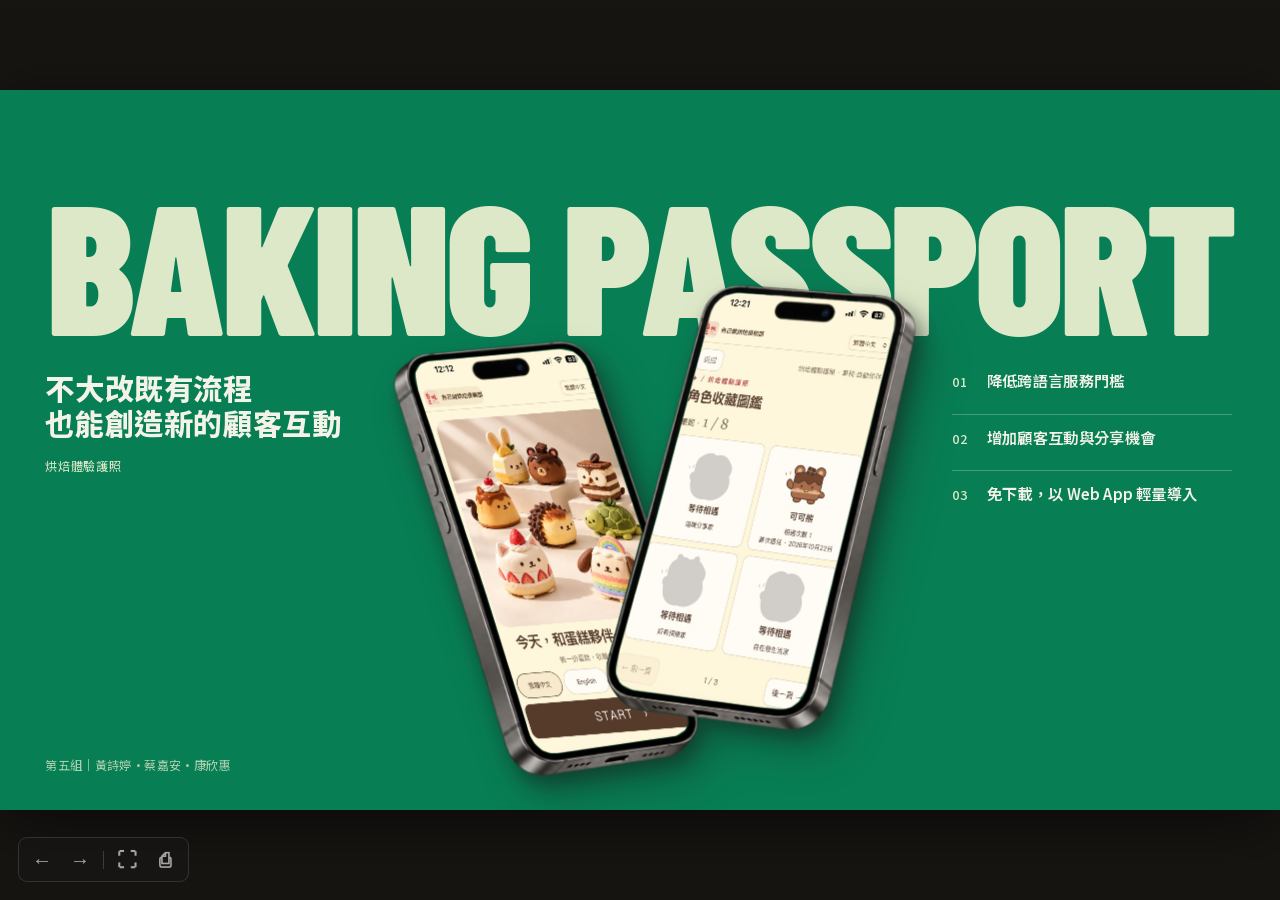
==== baking-passport-slides/index.html @ a0a2a192 "Simplify P1 benefit list hierarchy" ====
<!doctype html>
<html lang="zh-Hant">
  <head>
    <meta charset="UTF-8" />
    <meta name="viewport" content="width=device-width, initial-scale=1" />
    <meta name="theme-color" content="#075638" />
    <title>烘焙體驗護照｜企業專題簡報</title>
    <link rel="stylesheet" href="./styles.css?v=p1-benefit-cleanup" />
    <script defer src="./app.js?v=p3-single-demo"></script>
  </head>
  <body>
    <main id="stage" class="stage" aria-label="烘焙體驗護照簡報">
      <div id="deck" class="deck">
        <section class="slide slide-cover is-active" aria-label="第 1 頁：提案封面">
          <div class="cover-words" aria-hidden="true">
            <span class="cover-word">BAKING PASSPORT</span>
          </div>
          <div class="cover-phones" role="img" aria-label="交錯排列的兩支手機，左側展示烘焙俱樂部首頁與蛋糕角色，右側展示角色收藏圖鑑">
            <div class="cover-phone-art" aria-hidden="true">
              <div class="cover-screen-clip cover-screen-clip-left"><div class="cover-screen cover-screen-left"></div></div>
              <div class="cover-screen-clip cover-screen-clip-right"><div class="cover-screen cover-screen-right"></div></div>
              <img class="cover-phone-frame" src="./assets/cover-phone-frame-v3.png" alt="" />
            </div>
          </div>
          <p class="cover-tagline">不大改既有流程<br />也能創造新的顧客互動</p>
          <div class="cover-benefits">
            <ol>
              <li><span class="cover-benefit-number">01</span><span>降低跨語言服務門檻</span></li>
              <li><span class="cover-benefit-number">02</span><span>增加顧客互動與分享機會</span></li>
              <li><span class="cover-benefit-number">03</span><span>免下載，以 Web App 輕量導入</span></li>
            </ol>
          </div>
          <h1 class="cover-title">烘焙體驗護照</h1>
          <p class="cover-credit">第五組｜黃詩婷・蔡嘉安・康欣惠</p>
        </section>

        <section class="slide slide-journey" aria-label="第 2 頁：顧客旅程與互動設計">
          <div class="journey-kicker">顧客旅程與互動設計</div>
          <button id="journey-qr-open" class="journey-qr-open" type="button" aria-haspopup="dialog" aria-controls="journey-qr-overlay">
            <svg viewBox="0 0 28 28" aria-hidden="true"><path d="M3 3h8v8H3zM17 3h8v8h-8zM3 17h8v8H3zM18 17h3v3h-3zM23 17h2v3h-2zM17 23h3v2h-3zM23 22h2v3h-2z" fill="none" stroke="currentColor" stroke-width="2"/><path d="M6 6h2v2H6zM20 6h2v2h-2zM6 20h2v2H6z" fill="currentColor"/></svg>
            <span>掃碼體驗</span>
          </button>
          <h2 class="journey-title">如何在原有的顧客旅程中，<br />創造新的互動接觸點？</h2>
          <p class="journey-summary">從入店到成品完成，讓互動自然融入體驗</p>
          <div class="journey-legend" aria-label="圖例">
            <span class="journey-legend__route"><i aria-hidden="true"></i>原有旅程・六個節點</span>
            <span class="journey-legend__interaction"><i aria-hidden="true"></i><i aria-hidden="true"></i><i aria-hidden="true"></i>新增互動</span>
          </div>
          <div class="journey-washes" aria-hidden="true">
            <span class="journey-wash journey-wash--language"></span>
            <span class="journey-wash journey-wash--play"></span>
            <span class="journey-wash journey-wash--share"></span>
          </div>
          <svg class="journey-lines" viewBox="0 0 1920 1080" aria-hidden="true">
            <path class="journey-route" d="M 165 585 C 300 585 350 545 475 545 S 660 590 785 590 S 970 545 1095 545 S 1280 590 1405 590 S 1600 545 1715 545" />
            <path class="journey-link journey-link--language" d="M 165 613 V 733 M 475 573 V 733 M 785 618 V 733" />
            <path class="journey-link journey-link--play" d="M 1095 573 V 733 M 1405 618 V 733" />
            <path class="journey-link journey-link--share" d="M 1715 573 V 733" />
          </svg>

          <div class="journey-stop journey-stop--language" style="--x:165px;--y:585px"><span class="journey-stop__name">入店</span><span class="journey-stop__number">01</span></div>
          <div class="journey-stop journey-stop--language" style="--x:475px;--y:545px"><span class="journey-stop__name">挑選想做的甜點</span><span class="journey-stop__number">02</span></div>
          <div class="journey-stop journey-stop--language" style="--x:785px;--y:590px"><span class="journey-stop__name">櫃檯確認與結帳</span><span class="journey-stop__number">03</span></div>
          <div class="journey-stop journey-stop--play" style="--x:1095px;--y:545px"><span class="journey-stop__name">DIY 製作</span><span class="journey-stop__number">04</span></div>
          <div class="journey-stop journey-stop--play" style="--x:1405px;--y:590px"><span class="journey-stop__name">烘焙等待</span><span class="journey-stop__number">05</span></div>
          <div class="journey-stop journey-stop--share" style="--x:1715px;--y:545px"><span class="journey-stop__name">成品完成</span><span class="journey-stop__number">06</span></div>

          <div class="journey-groups" role="group" aria-label="三類新增互動與對應節點">
            <article class="journey-group journey-group--language">
              <div class="journey-group__heading"><span>01–03</span><h3>跨語言服務輔助</h3></div>
              <p>掃碼開啟、多語言菜單、雙語確認卡</p>
            </article>
            <article class="journey-group journey-group--play">
              <div class="journey-group__heading"><span>04–05</span><h3>趣味互動</h3></div>
              <p>製作前：開工紀念 Shot＋幸運抽籤<br />烘焙等待時：趣味小測驗＋秘密拍照任務</p>
            </article>
            <article class="journey-group journey-group--share">
              <div class="journey-group__heading"><span>06</span><h3>收藏與分享</h3></div>
              <p>成品照、角色揭曉、<br />三格拍貼、收藏圖鑑</p>
            </article>
          </div>
          <div class="journey-support">
            <svg class="journey-support__icon" viewBox="0 0 28 34" fill="none" aria-hidden="true"><rect x="5" y="2" width="18" height="30" rx="3" stroke="currentColor" stroke-width="2.4"/><path d="M11 6h6M13 27h2" stroke="currentColor" stroke-width="2.4" stroke-linecap="round"/></svg>
            <span>以手機 Web App 增加互動，融入既有 DIY 體驗流程。</span>
          </div>
          <div id="journey-qr-overlay" class="journey-qr-overlay" hidden>
            <div class="journey-qr-dialog" role="dialog" aria-modal="true" aria-labelledby="journey-qr-title">
              <button id="journey-qr-close" class="journey-qr-close" type="button" aria-label="關閉 QR Code">×</button>
              <h3 id="journey-qr-title">掃碼開啟體驗</h3>
              <p>用手機掃描 QR Code，試玩烘焙體驗護照。</p>
              <img src="./assets/interaction_qr_code.jpg?v=cake-story-club-demo-1021" alt="烘焙體驗護照的 QR Code" />
            </div>
          </div>
        </section>

        <section class="slide slide-demo" aria-label="第 3 頁：操作 Demo 展示">
          <h2 class="demo-page-header">操作 DEMO <span aria-hidden="true">｜</span> 烘焙體驗護照</h2>
          <div class="demo-showcase">
            <div class="demo-display">
              <div class="demo-video-stack">
                <video class="demo-video" controls playsinline preload="metadata" poster="./assets/demo-poster.png" aria-label="完整體驗流程操作影片">
                  <source src="./assets/demo.mp4" type="video/mp4" />
                  您的瀏覽器不支援影片播放。
                </video>
              </div>
            </div>

            <div class="demo-details">
              <p class="demo-feature-intro">今天，和蛋糕夥伴一起開工！</p>
              <h3 class="demo-feature-title">完整體驗導覽</h3>
              <p class="demo-feature-description">從掃碼開啟體驗到完成拍貼收藏，<br />一起看看烘焙體驗護照如何操作。</p>
              <button id="demo-fullscreen" class="demo-fullscreen" type="button">全螢幕播放 <span aria-hidden="true">↗</span></button>
            </div>
          </div>
        </section>

        <section class="slide slide-ending" aria-label="第 4 頁：企業價值">
          <div class="ending-kicker">企業價值｜烘焙體驗護照</div>
          <h2 class="ending-title">從 DIY 體驗，延伸更多品牌價值</h2>

          <div class="ending-values">
            <section class="ending-value">
              <div class="ending-value-label"><span class="ending-value-number">01</span><span>營運層面</span></div>
              <div class="ending-value-content">
                <h3>讓跨語言服務更容易</h3>
                <p>多語言資訊、跨語言協助與雙語確認卡，協助顧客理解甜點及服務內容，並與店員核對需求。</p>
              </div>
            </section>
            <section class="ending-value">
              <div class="ending-value-label"><span class="ending-value-number">02</span><span>品牌層面</span></div>
              <div class="ending-value-content">
                <h3>讓顧客的體驗，成為品牌被看見的機會</h3>
                <p>將 DIY 過程延伸為個人化拍貼與角色收藏，讓顧客有值得收藏、展示與分享的內容，並透過顧客的社群分享，觸及更多潛在消費者。</p>
              </div>
            </section>
            <section class="ending-value">
              <div class="ending-value-label"><span class="ending-value-number">03</span><span>導入方式</span></div>
              <div class="ending-value-content">
                <h3>從既有流程開始，輕量導入</h3>
                <p>掃描 QR Code 即可開啟手機 Web App，無須下載；沿用原有 DIY 教學設備與現場服務。</p>
              </div>
            </section>
          </div>

          <p class="ending-closing">讓不同語言的顧客都能輕鬆「<span>自己做</span>」，<br />也讓更多人有機會一起「<span>做伙做</span>」。</p>
          <img class="ending-photobooth" src="./assets/photobooth-result-2.png" alt="完整三格個人化拍貼成果，記錄開工、烘焙等待與成品完成" />
        </section>

        <section class="slide slide-thanks" aria-label="第 5 頁：致謝">
          <h2 class="thanks-word">
            <span class="thanks-hearts" aria-hidden="true">
              <svg viewBox="0 0 40 40"><path d="M20 34.5 6.5 21.8C2.6 18.2 2.8 12.7 6.2 9.4c3.7-3.7 9.7-3.6 13.8.9 4.1-4.5 10.1-4.6 13.8-.9 3.4 3.3 3.6 8.8-.3 12.4L20 34.5Z" /></svg>
              <svg viewBox="0 0 40 40"><path d="M20 34.5 6.5 21.8C2.6 18.2 2.8 12.7 6.2 9.4c3.7-3.7 9.7-3.6 13.8.9 4.1-4.5 10.1-4.6 13.8-.9 3.4 3.3 3.6 8.8-.3 12.4L20 34.5Z" /></svg>
            </span>
            <span class="thanks-text">THANK YOU</span>
            <span class="thanks-hearts" aria-hidden="true">
              <svg viewBox="0 0 40 40"><path d="M20 34.5 6.5 21.8C2.6 18.2 2.8 12.7 6.2 9.4c3.7-3.7 9.7-3.6 13.8.9 4.1-4.5 10.1-4.6 13.8-.9 3.4 3.3 3.6 8.8-.3 12.4L20 34.5Z" /></svg>
              <svg viewBox="0 0 40 40"><path d="M20 34.5 6.5 21.8C2.6 18.2 2.8 12.7 6.2 9.4c3.7-3.7 9.7-3.6 13.8.9 4.1-4.5 10.1-4.6 13.8-.9 3.4 3.3 3.6 8.8-.3 12.4L20 34.5Z" /></svg>
            </span>
          </h2>
        </section>
      </div>
    </main>

    <nav class="controls" aria-label="簡報控制">
      <button id="previous" type="button" title="上一頁（←）" aria-label="上一頁">←</button>
      <button id="next" type="button" title="下一頁（→）" aria-label="下一頁">→</button>
      <span class="control-divider" aria-hidden="true"></span>
      <button id="fullscreen" type="button" title="全螢幕（F）" aria-label="全螢幕">⛶</button>
      <button id="print" type="button" title="列印／輸出 PDF（P）" aria-label="列印或輸出 PDF">⎙</button>
    </nav>
  </body>
</html>
---- baking-passport-slides/styles.css ----
@font-face {
  font-family: "Noto Sans TC Local";
  src: url("./assets/NotoSansTC-VF.ttf") format("truetype");
  font-weight: 100 900;
  font-style: normal;
  font-display: swap;
}

@font-face {
  font-family: "Barlow Condensed Local";
  src: url("./assets/BarlowCondensed-Black.ttf") format("truetype");
  font-weight: 900;
  font-style: normal;
  font-display: swap;
}

:root {
  color-scheme: light;
  --cream: #f7ed9c;
  --light-cream: #fff9c7;
  --yellow: #f8d568;
  --red: #d95130;
  --blue: #79c8e5;
  --ink: #171614;
}

* { box-sizing: border-box; }

html, body {
  width: 100%;
  height: 100%;
  margin: 0;
  overflow: hidden;
  background: #171512;
}

body {
  font-family: "Noto Sans TC Local", "Microsoft JhengHei", sans-serif;
  -webkit-font-smoothing: antialiased;
}

.stage {
  position: fixed;
  inset: 0;
  overflow: hidden;
}

.deck {
  position: absolute;
  width: 1920px;
  height: 1080px;
  transform-origin: 0 0;
  box-shadow: 0 20px 90px #0008;
}

.slide {
  position: absolute;
  inset: 0;
  display: none;
  overflow: hidden;
  background: var(--cream);
  color: var(--ink);
}

.slide.is-active { display: block; }

.slide-cover {
  --cover-ivory: #f3f3e7;
  --cover-sage: #dde8c9;
  background: #087e55;
}

.cover-title {
  position: absolute;
  z-index: 3;
  left: 68px;
  top: 555px;
  margin: 0;
  color: var(--cover-sage);
  font-size: 18px;
  font-weight: 400;
  line-height: 1.2;
  letter-spacing: .06em;
  white-space: nowrap;
}

.cover-credit {
  position: absolute;
  z-index: 3;
  left: 68px;
  bottom: 55px;
  margin: 0;
  color: rgb(221 232 201 / .78);
  font-size: 18px;
  font-weight: 400;
  line-height: 1.3;
  letter-spacing: .03em;
  white-space: nowrap;
}

.cover-words {
  position: absolute;
  inset: 0;
  z-index: 1;
  pointer-events: none;
}

.cover-word {
  position: absolute;
  left: 50%;
  top: 122px;
  transform: translateX(-50%);
  color: var(--cover-sage);
  font-family: "Barlow Condensed Local", Impact, "Arial Narrow", sans-serif;
  font-size: 275px;
  font-weight: 900;
  line-height: 1;
  letter-spacing: -.02em;
  white-space: nowrap;
}

.cover-tagline {
  position: absolute;
  z-index: 3;
  left: 68px;
  top: 422px;
  width: max-content;
  margin: 0;
  color: var(--cover-ivory);
  font-size: 44px;
  font-weight: 800;
  line-height: 1.18;
  letter-spacing: .01em;
  white-space: nowrap;
}

.cover-benefits {
  position: absolute;
  z-index: 3;
  right: 72px;
  top: 402px;
  width: 420px;
  color: var(--cover-ivory);
}

.cover-benefits ol {
  margin: 0;
  padding: 0;
  list-style: none;
}

.cover-benefits li {
  display: grid;
  grid-template-columns: 40px minmax(0, 1fr);
  align-items: baseline;
  gap: 12px;
  min-height: 84px;
  padding: 20px 0 19px;
  border-top: 1px solid rgb(221 232 201 / .38);
  font-size: 23px;
  font-weight: 600;
  line-height: 1.38;
}

.cover-benefits li:first-child { border-top: 0; }

.cover-benefit-number {
  color: var(--cover-sage);
  font-size: 19px;
  font-weight: 500;
  letter-spacing: .02em;
}

.cover-phones {
  position: absolute;
  z-index: 2;
  left: 478px;
  top: 272px;
  width: 1015px;
  height: 794px;
  user-select: none;
  pointer-events: none;
  filter:
    drop-shadow(8px 14px 13px rgb(21 25 21 / .42))
    drop-shadow(21px 29px 26px rgb(21 25 21 / .28));
}

.cover-phone-art {
  position: absolute;
  inset: 0 auto auto 0;
  width: 1418px;
  height: 1109px;
  transform: scale(.715797);
  transform-origin: top left;
}

.cover-screen-clip {
  position: absolute;
  inset: 0;
  overflow: hidden;
}

.cover-screen-clip-left {
  clip-path: polygon(504px 162px, 534px 168px, 548px 180px, 560px 198px, 678px 546px, 604px 820px, 606px 859px, 626px 891px, 649px 912px, 670px 918px, 771px 932px, 774px 949px, 768px 961px, 749px 974px, 502px 1010px, 485px 1010px, 468px 1004px, 452px 989px, 442px 973px, 352px 680px, 208px 251px, 202px 213px, 213px 194px, 229px 188px);
}

.cover-screen-clip-right {
  clip-path: polygon(876px 44px, 1175px 66px, 1193px 74px, 1204px 84px, 1208px 96px, 1206px 123px, 1022px 875px, 1006px 902px, 990px 914px, 975px 918px, 923px 914px, 658px 878px, 637px 868px, 630px 861px, 622px 841px, 630px 790px, 708px 515px, 820px 91px, 828px 71px, 841px 58px, 854px 50px);
}

.cover-screen {
  position: absolute;
  left: 0;
  top: 0;
  width: 588px;
  height: 1050px;
  background-color: #fff8df;
  background-repeat: no-repeat;
  background-size: 588px 1280px;
  transform-origin: top left;
}

.cover-screen-left {
  background-image: url("./assets/cover-home-screen.jpg");
  transform: matrix3d(.655821795, -.050748401, 0, .000001876, .207534018, .709157985, 0, -.000110242, 0, 0, 1, 0, 180, 175, 0, 1);
}

.cover-screen-right {
  background-image: url("./assets/cover-collection-screen.jpg");
  transform: matrix3d(.620294008, .055205283, 0, -.000071975, -.26865417, .728804546, 0, -.000087307, 0, 0, 1, 0, 818, 25, 0, 1);
}

.cover-phone-frame {
  position: absolute;
  inset: 0;
  width: 1418px;
  height: 1109px;
}

.slide-journey {
  --journey-emerald: #087e55;
  --journey-play: #a6533e;
  --journey-share: #80672c;
  --journey-ivory: #f3f3e7;
  --journey-paper: #faf9f5;
  --journey-sage: #dde8c9;
  --journey-ink: #151915;
  background: var(--journey-paper);
  color: var(--journey-ink);
}

.journey-kicker {
  position: absolute;
  left: 80px;
  top: 69px;
  color: var(--journey-ink);
  font-size: 25px;
  font-weight: 700;
  line-height: 1.2;
}

.journey-qr-open {
  position: absolute;
  z-index: 2;
  top: 65px;
  right: 80px;
  display: flex;
  align-items: center;
  gap: 13px;
  min-height: 56px;
  padding: 9px 18px;
  border: 1.5px solid var(--journey-emerald);
  border-radius: 28px;
  background: transparent;
  color: var(--journey-emerald);
  font: 700 23px/1.2 "Noto Sans TC Local", "Microsoft JhengHei", sans-serif;
  cursor: pointer;
}

.journey-qr-open svg { width: 28px; height: 28px; }
.journey-qr-open:hover { background: var(--journey-sage); }
.journey-qr-open:focus-visible,
.journey-qr-close:focus-visible { outline: 3px solid var(--journey-emerald); outline-offset: 4px; }

.journey-title {
  position: absolute;
  left: 80px;
  top: 117px;
  margin: 0;
  color: var(--journey-ink);
  font-size: 76px;
  font-weight: 800;
  line-height: 1.1;
  letter-spacing: -.035em;
}

.journey-summary {
  position: absolute;
  left: 80px;
  top: 319px;
  margin: 0;
  color: var(--journey-emerald);
  font-size: 27px;
  font-weight: 700;
  line-height: 1.25;
  letter-spacing: .02em;
}

.journey-legend {
  position: absolute;
  left: 80px;
  top: 381px;
  display: flex;
  align-items: center;
  gap: 48px;
  color: var(--journey-ink);
  font-size: 21px;
  font-weight: 650;
  line-height: 1.3;
}

.journey-legend span { display: flex; align-items: center; }
.journey-legend__route { gap: 12px; }
.journey-legend__route i {
  width: 45px;
  height: 6px;
  border-radius: 3px;
  background: #a9c9b4;
}
.journey-legend__interaction { gap: 7px; }
.journey-legend__interaction i {
  width: 14px;
  height: 14px;
  border-radius: 50%;
  background: var(--journey-emerald);
}
.journey-legend__interaction i:nth-child(2) { background: var(--journey-play); }
.journey-legend__interaction i:nth-child(3) { margin-right: 7px; background: var(--journey-share); }

.journey-washes {
  position: absolute;
  top: 468px;
  left: 0;
  width: 1920px;
  height: 222px;
  pointer-events: none;
}

.journey-wash {
  position: absolute;
  top: 0;
  height: 100%;
  -webkit-mask-image: linear-gradient(to bottom, transparent, #000 25%, #000 72%, transparent);
  mask-image: linear-gradient(to bottom, transparent, #000 25%, #000 72%, transparent);
}

.journey-wash--language {
  left: 35px;
  width: 815px;
  background: linear-gradient(90deg, transparent, rgb(8 126 85 / .12) 16%, rgb(8 126 85 / .12) 88%, transparent);
}

.journey-wash--play {
  left: 870px;
  width: 580px;
  background: linear-gradient(90deg, transparent, rgb(166 83 62 / .12) 18%, rgb(166 83 62 / .12) 88%, transparent);
}

.journey-wash--share {
  left: 1485px;
  width: 400px;
  background: linear-gradient(90deg, transparent, rgb(128 103 44 / .12) 25%, rgb(128 103 44 / .12) 75%, transparent);
}

.journey-lines {
  position: absolute;
  inset: 0;
  width: 1920px;
  height: 1080px;
  pointer-events: none;
}

.journey-route {
  fill: none;
  stroke: #a9c9b4;
  stroke-width: 7.2;
  stroke-linecap: round;
  stroke-linejoin: round;
}

.journey-link {
  fill: none;
  stroke-width: 3.75;
  stroke-dasharray: 10 15;
  opacity: .72;
}

.journey-link--language { stroke: var(--journey-emerald); }
.journey-link--play { stroke: var(--journey-play); }
.journey-link--share { stroke: var(--journey-share); }

.journey-stop--language, .journey-group--language { --group-accent: var(--journey-emerald); }
.journey-stop--play, .journey-group--play { --group-accent: var(--journey-play); }
.journey-stop--share, .journey-group--share { --group-accent: var(--journey-share); }

.journey-stop {
  position: absolute;
  left: var(--x);
  top: var(--y);
  width: 300px;
  transform: translateX(-50%);
  text-align: center;
}

.journey-stop__name {
  position: absolute;
  left: 0;
  bottom: 47px;
  width: 100%;
  color: var(--journey-ink);
  font-size: 28px;
  font-weight: 500;
  line-height: 1.18;
  white-space: nowrap;
}

.journey-stop__number {
  position: absolute;
  left: 50%;
  top: -28px;
  display: grid;
  place-items: center;
  width: 56px;
  height: 56px;
  transform: translateX(-50%);
  border: 4px solid var(--journey-paper);
  border-radius: 50%;
  background: var(--group-accent);
  color: #fff;
  font: 800 20px/1 Arial, sans-serif;
}

.journey-groups {
  position: absolute;
  top: 733px;
  right: 35px;
  left: 35px;
  display: grid;
  grid-template-columns: 800px 580px 400px;
  gap: 35px;
}

.journey-group {
  position: relative;
  display: flex;
  flex-direction: column;
  height: 187px;
  padding: 22px 15px 0 10px;
  border-top: 3px solid var(--group-accent);
  color: var(--journey-ink);
}

.journey-group + .journey-group::before {
  content: "";
  position: absolute;
  top: 31px;
  bottom: 0;
  left: -18px;
  width: 1px;
  background: #c8cec6;
}

.journey-group__heading {
  display: block;
  color: var(--group-accent);
}

.journey-group__heading span { display: block; font-size: 25px; font-weight: 700; line-height: 1.2; white-space: nowrap; }

.journey-group h3 {
  margin: 8px 0 0;
  color: var(--journey-ink);
  font-size: 32px;
  font-weight: 750;
  line-height: 1.25;
  white-space: nowrap;
}

.journey-group p {
  margin: 16px 0 0;
  font-size: 24px;
  font-weight: 500;
  line-height: 1.38;
}

.journey-support {
  position: absolute;
  left: 35px;
  right: 35px;
  top: 955px;
  display: flex;
  align-items: center;
  gap: 18px;
  height: 68px;
  padding: 0 30px;
  border-radius: 15px;
  border: 1px solid var(--journey-sage);
  background: var(--journey-sage);
  color: var(--journey-ink);
  font-size: 25px;
  line-height: 1.3;
}

.journey-support__icon { flex: none; width: 28px; height: 34px; color: var(--journey-emerald); }
.journey-support span { font-weight: 600; white-space: nowrap; }

.journey-qr-overlay {
  position: absolute;
  z-index: 10;
  inset: 0;
  display: grid;
  place-items: center;
  background: rgb(21 25 21 / .64);
}

.journey-qr-overlay[hidden] { display: none; }

.journey-qr-dialog {
  position: relative;
  width: 700px;
  padding: 40px 65px 44px;
  border: 1px solid var(--journey-sage);
  border-radius: 22px;
  background: var(--journey-ivory);
  color: var(--journey-ink);
  text-align: center;
  box-shadow: 0 28px 75px rgb(0 0 0 / .22);
}

.journey-qr-dialog h3 {
  margin: 0;
  font-size: 35px;
  font-weight: 800;
  line-height: 1.25;
}

.journey-qr-dialog p {
  margin: 10px 0 22px;
  font-size: 20px;
  line-height: 1.4;
}

.journey-qr-dialog img {
  display: block;
  width: 540px;
  height: 540px;
  margin: 0 auto;
  background: #fff;
  object-fit: contain;
}

.journey-qr-close {
  position: absolute;
  top: 12px;
  right: 17px;
  width: 44px;
  height: 44px;
  padding: 0;
  border: 0;
  background: transparent;
  color: var(--journey-ink);
  font: 400 36px/1 Arial, sans-serif;
  cursor: pointer;
}

.slide-demo {
  --demo-ink: #151915;
  background: #faf9f5;
}

.demo-page-header {
  position: absolute;
  top: 56px;
  right: 60px;
  left: 60px;
  margin: 0;
  padding-bottom: 42px;
  border-bottom: 1px solid var(--demo-ink);
  color: var(--demo-ink);
  font-size: 25px;
  font-weight: 700;
  line-height: 1.25;
  letter-spacing: .02em;
}

.demo-page-header span { margin: 0 8px; font-weight: 400; }

.demo-showcase {
  position: absolute;
  inset: 150px 60px 54px;
  display: grid;
  grid-template-columns: minmax(0, 47fr) minmax(0, 53fr);
}

.demo-display,
.demo-details {
  min-width: 0;
  min-height: 0;
}

.demo-display {
  position: relative;
  display: grid;
  place-items: center;
  border-right: 1px solid var(--demo-ink);
}

.demo-display::before {
  position: absolute;
  top: -22px;
  right: -1px;
  width: 1px;
  height: 22px;
  background: var(--demo-ink);
  content: "";
}

.demo-video-stack {
  width: 355px;
  height: 770px;
}

.demo-video {
  display: block;
  width: 100%;
  height: 100%;
  border: 1px solid var(--demo-ink);
  border-radius: 20px;
  background: var(--demo-ink);
  box-shadow: 0 14px 34px rgb(21 25 21 / .15);
  object-fit: contain;
}

.demo-details {
  display: flex;
  flex-direction: column;
  align-items: flex-start;
  padding: 150px 46px 38px;
}

.demo-feature-intro {
  margin: 0 0 24px;
  color: var(--demo-ink);
  font-size: 24px;
  font-weight: 500;
  line-height: 1.35;
}

.demo-feature-title {
  margin: 0;
  color: var(--demo-ink);
  font-size: 64px;
  font-weight: 700;
  line-height: 1.16;
  letter-spacing: -.045em;
}

.demo-feature-description {
  max-width: 760px;
  margin: 32px 0 0;
  color: var(--demo-ink);
  font-size: 26px;
  font-weight: 500;
  line-height: 1.55;
  letter-spacing: -.015em;
}

.demo-fullscreen {
  display: flex;
  align-items: center;
  justify-content: space-between;
  width: 316px;
  min-height: 62px;
  margin-top: auto;
  padding: 0 17px;
  border: 0;
  border-radius: 0;
  background: var(--demo-ink);
  color: #fff;
  font: 700 22px/1.2 "Noto Sans TC Local", "Microsoft JhengHei", sans-serif;
  cursor: pointer;
}

.demo-fullscreen span { font: 500 30px/1 Arial, sans-serif; }
.demo-fullscreen:hover,
.demo-fullscreen:focus-visible { background: #29302b; }

.demo-fullscreen:focus-visible {
  outline: 3px solid var(--demo-ink);
  outline-offset: 4px;
}

.slide-ending {
  background: #087e55;
  color: #f3f3e7;
}

.ending-kicker {
  position: absolute;
  left: 80px;
  top: 62px;
  color: #dde8c9;
  font-size: 23px;
  font-weight: 500;
  line-height: 1.2;
  letter-spacing: .025em;
}

.ending-title {
  position: absolute;
  left: 80px;
  top: 112px;
  width: 1760px;
  margin: 0;
  padding-bottom: 28px;
  border-bottom: 1px solid rgb(221 232 201 / .55);
  color: #f3f3e7;
  font-size: 62px;
  font-weight: 600;
  line-height: 1.2;
  letter-spacing: -.03em;
  white-space: nowrap;
}

.ending-values {
  position: absolute;
  left: 80px;
  top: 258px;
  width: 1260px;
}

.ending-value {
  display: grid;
  grid-template-columns: 198px minmax(0, 1fr);
  column-gap: 28px;
  padding: 26px 0 28px;
  border-top: 1px solid rgb(221 232 201 / .45);
}

.ending-value:last-child { border-bottom: 1px solid rgb(221 232 201 / .45); }

.ending-value-label {
  display: flex;
  align-self: start;
  align-items: center;
  gap: 14px;
  color: #dde8c9;
  font-size: 21px;
  font-weight: 500;
  white-space: nowrap;
}

.ending-value-number {
  display: grid;
  flex: none;
  place-items: center;
  width: 56px;
  height: 56px;
  border: 1px solid rgb(221 232 201 / .8);
  border-radius: 50%;
  background: rgb(221 232 201 / .1);
  color: #f3f3e7;
  font-size: 22px;
  font-weight: 600;
}

.ending-value-content h3 {
  margin: 0;
  color: #f3f3e7;
  font-size: 34px;
  font-weight: 600;
  line-height: 1.25;
  letter-spacing: -.025em;
}

.ending-value-content p {
  margin: 11px 0 0;
  color: #dde8c9;
  font-size: 25px;
  font-weight: 400;
  line-height: 1.48;
  letter-spacing: -.012em;
}

.ending-closing {
  position: absolute;
  left: 80px;
  top: 820px;
  width: 1260px;
  margin: 0;
  padding-top: 22px;
  border-top: 1px solid rgb(221 232 201 / .75);
  color: #f3f3e7;
  font-size: 45px;
  font-weight: 600;
  line-height: 1.3;
  letter-spacing: -.025em;
}

.ending-closing span { color: #f7ed9c; font-weight: 700; }

.ending-photobooth {
  position: absolute;
  left: 1450px;
  top: 120px;
  width: 350px;
  height: auto;
  transform: rotate(-2deg);
  transform-origin: center;
  filter: drop-shadow(20px 26px 17px rgb(21 10 6 / .32));
}

.slide-thanks { background: #087e55; }

.thanks-word {
  position: absolute;
  inset: 0;
  display: flex;
  align-items: center;
  justify-content: center;
  gap: 38px;
  margin: 0;
  padding-bottom: 48px;
  color: #dde8c9;
  font-family: "Barlow Condensed Local", Impact, "Arial Narrow", sans-serif;
  font-size: 360px;
  font-weight: 900;
  line-height: 1;
  letter-spacing: -.02em;
  white-space: nowrap;
}

.thanks-hearts {
  display: flex;
  align-items: center;
  gap: 12px;
  color: #dde8c9;
}

.thanks-hearts svg {
  flex: none;
  width: 56px;
  height: 56px;
  fill: none;
  stroke: currentColor;
  stroke-width: 3.2;
  stroke-linecap: round;
  stroke-linejoin: round;
}

.controls {
  position: fixed;
  z-index: 20;
  left: 18px;
  bottom: 18px;
  display: flex;
  align-items: center;
  gap: 4px;
  padding: 6px;
  border: 1px solid #fff3;
  border-radius: 9px;
  background: #1b1916e8;
  color: white;
  font: 600 13px/1 Arial, sans-serif;
  opacity: .62;
  transition: opacity .2s ease;
}

.controls:hover, .controls:focus-within { opacity: 1; }

.controls button {
  width: 34px;
  height: 31px;
  border: 0;
  border-radius: 5px;
  background: transparent;
  color: white;
  font: 600 20px/1 Arial, sans-serif;
  cursor: pointer;
}

.controls button:hover:not(:disabled) { background: #fff2; }
.controls button:disabled { display: none; }
.controls button:focus-visible { outline: 2px solid var(--cream); outline-offset: 1px; }
.control-divider { width: 1px; height: 18px; margin: 0 2px; background: #fff4; }

@media print {
  @page { size: 16in 9in; margin: 0; }
  html, body { width: 16in; height: auto; overflow: visible; background: white; }
  .stage { position: static; width: 16in; height: auto; overflow: visible; }
  .deck {
    position: static !important;
    left: 0 !important;
    top: 0 !important;
    height: auto;
    transform: none !important;
    zoom: .8;
    box-shadow: none;
  }
  .slide {
    display: block !important;
    position: relative;
    width: 1920px;
    height: 1080px;
    break-after: page;
    page-break-after: always;
    print-color-adjust: exact;
    -webkit-print-color-adjust: exact;
  }
  .slide:last-child { break-after: auto; page-break-after: auto; }
  .controls, .journey-qr-overlay { display: none !important; }
}
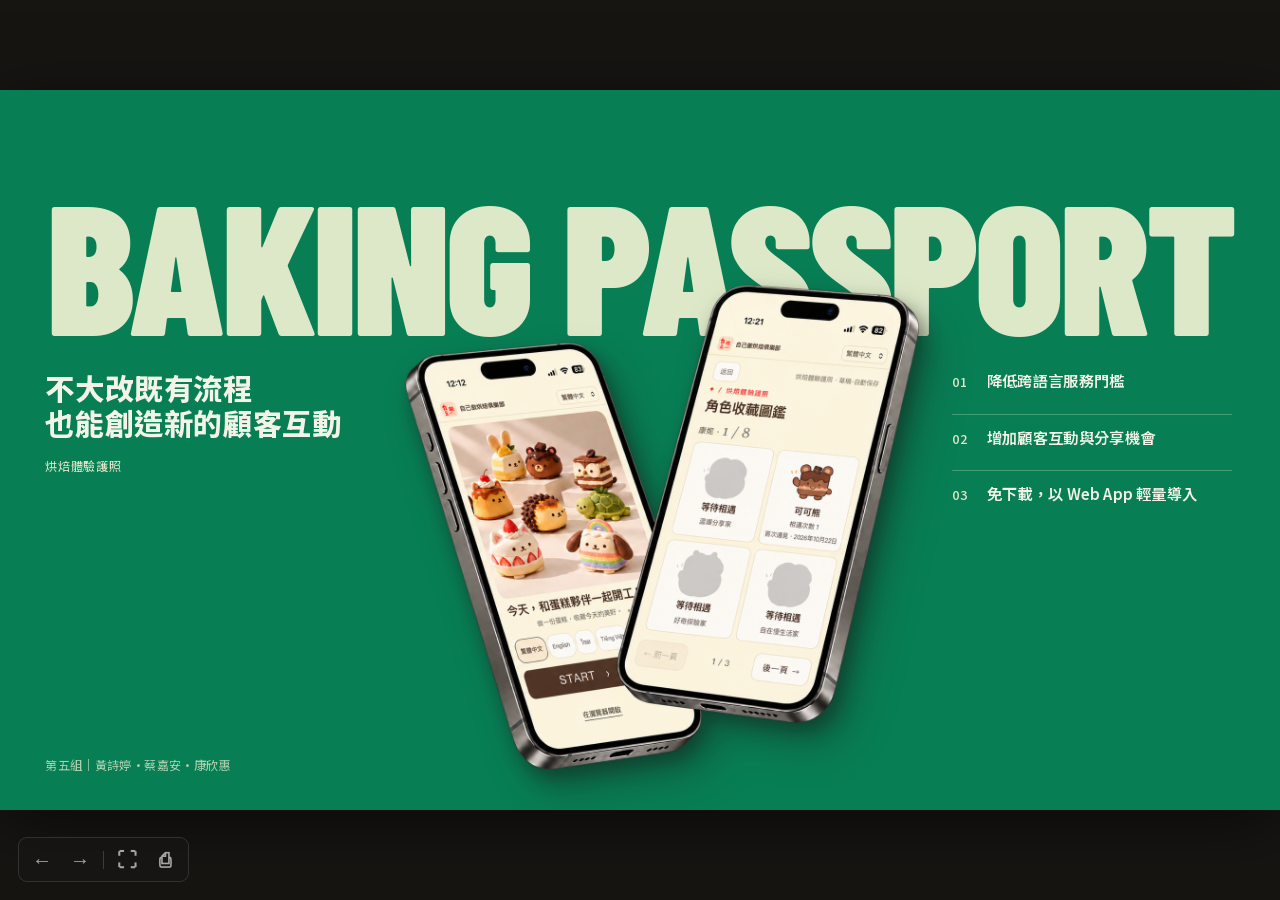
==== commit 27cb59f1: "Replace P1 phone visual with updated cutout" ====
--- a/baking-passport-slides/index.html
+++ b/baking-passport-slides/index.html
@@ -5,7 +5,7 @@
     <meta name="viewport" content="width=device-width, initial-scale=1" />
     <meta name="theme-color" content="#075638" />
     <title>烘焙體驗護照｜企業專題簡報</title>
-    <link rel="stylesheet" href="./styles.css?v=p1-benefit-cleanup" />
+    <link rel="stylesheet" href="./styles.css?v=p1-new-phones" />
     <script defer src="./app.js?v=p3-single-demo"></script>
   </head>
   <body>
@@ -15,13 +15,7 @@
           <div class="cover-words" aria-hidden="true">
             <span class="cover-word">BAKING PASSPORT</span>
           </div>
-          <div class="cover-phones" role="img" aria-label="交錯排列的兩支手機，左側展示烘焙俱樂部首頁與蛋糕角色，右側展示角色收藏圖鑑">
-            <div class="cover-phone-art" aria-hidden="true">
-              <div class="cover-screen-clip cover-screen-clip-left"><div class="cover-screen cover-screen-left"></div></div>
-              <div class="cover-screen-clip cover-screen-clip-right"><div class="cover-screen cover-screen-right"></div></div>
-              <img class="cover-phone-frame" src="./assets/cover-phone-frame-v3.png" alt="" />
-            </div>
-          </div>
+          <img class="cover-phones" src="./assets/cover-phones-updated.png" alt="交錯排列的兩支手機，左側展示烘焙俱樂部首頁與蛋糕角色，右側展示角色收藏圖鑑" />
           <p class="cover-tagline">不大改既有流程<br />也能創造新的顧客互動</p>
           <div class="cover-benefits">
             <ol>
--- a/baking-passport-slides/styles.css
+++ b/baking-passport-slides/styles.css
@@ -172,69 +172,18 @@
 }
 
 .cover-phones {
+  display: block;
   position: absolute;
   z-index: 2;
   left: 478px;
   top: 272px;
-  width: 1015px;
-  height: 794px;
+  width: 1030px;
+  height: auto;
   user-select: none;
   pointer-events: none;
   filter:
     drop-shadow(8px 14px 13px rgb(21 25 21 / .42))
     drop-shadow(21px 29px 26px rgb(21 25 21 / .28));
-}
-
-.cover-phone-art {
-  position: absolute;
-  inset: 0 auto auto 0;
-  width: 1418px;
-  height: 1109px;
-  transform: scale(.715797);
-  transform-origin: top left;
-}
-
-.cover-screen-clip {
-  position: absolute;
-  inset: 0;
-  overflow: hidden;
-}
-
-.cover-screen-clip-left {
-  clip-path: polygon(504px 162px, 534px 168px, 548px 180px, 560px 198px, 678px 546px, 604px 820px, 606px 859px, 626px 891px, 649px 912px, 670px 918px, 771px 932px, 774px 949px, 768px 961px, 749px 974px, 502px 1010px, 485px 1010px, 468px 1004px, 452px 989px, 442px 973px, 352px 680px, 208px 251px, 202px 213px, 213px 194px, 229px 188px);
-}
-
-.cover-screen-clip-right {
-  clip-path: polygon(876px 44px, 1175px 66px, 1193px 74px, 1204px 84px, 1208px 96px, 1206px 123px, 1022px 875px, 1006px 902px, 990px 914px, 975px 918px, 923px 914px, 658px 878px, 637px 868px, 630px 861px, 622px 841px, 630px 790px, 708px 515px, 820px 91px, 828px 71px, 841px 58px, 854px 50px);
-}
-
-.cover-screen {
-  position: absolute;
-  left: 0;
-  top: 0;
-  width: 588px;
-  height: 1050px;
-  background-color: #fff8df;
-  background-repeat: no-repeat;
-  background-size: 588px 1280px;
-  transform-origin: top left;
-}
-
-.cover-screen-left {
-  background-image: url("./assets/cover-home-screen.jpg");
-  transform: matrix3d(.655821795, -.050748401, 0, .000001876, .207534018, .709157985, 0, -.000110242, 0, 0, 1, 0, 180, 175, 0, 1);
-}
-
-.cover-screen-right {
-  background-image: url("./assets/cover-collection-screen.jpg");
-  transform: matrix3d(.620294008, .055205283, 0, -.000071975, -.26865417, .728804546, 0, -.000087307, 0, 0, 1, 0, 818, 25, 0, 1);
-}
-
-.cover-phone-frame {
-  position: absolute;
-  inset: 0;
-  width: 1418px;
-  height: 1109px;
 }
 
 .slide-journey {
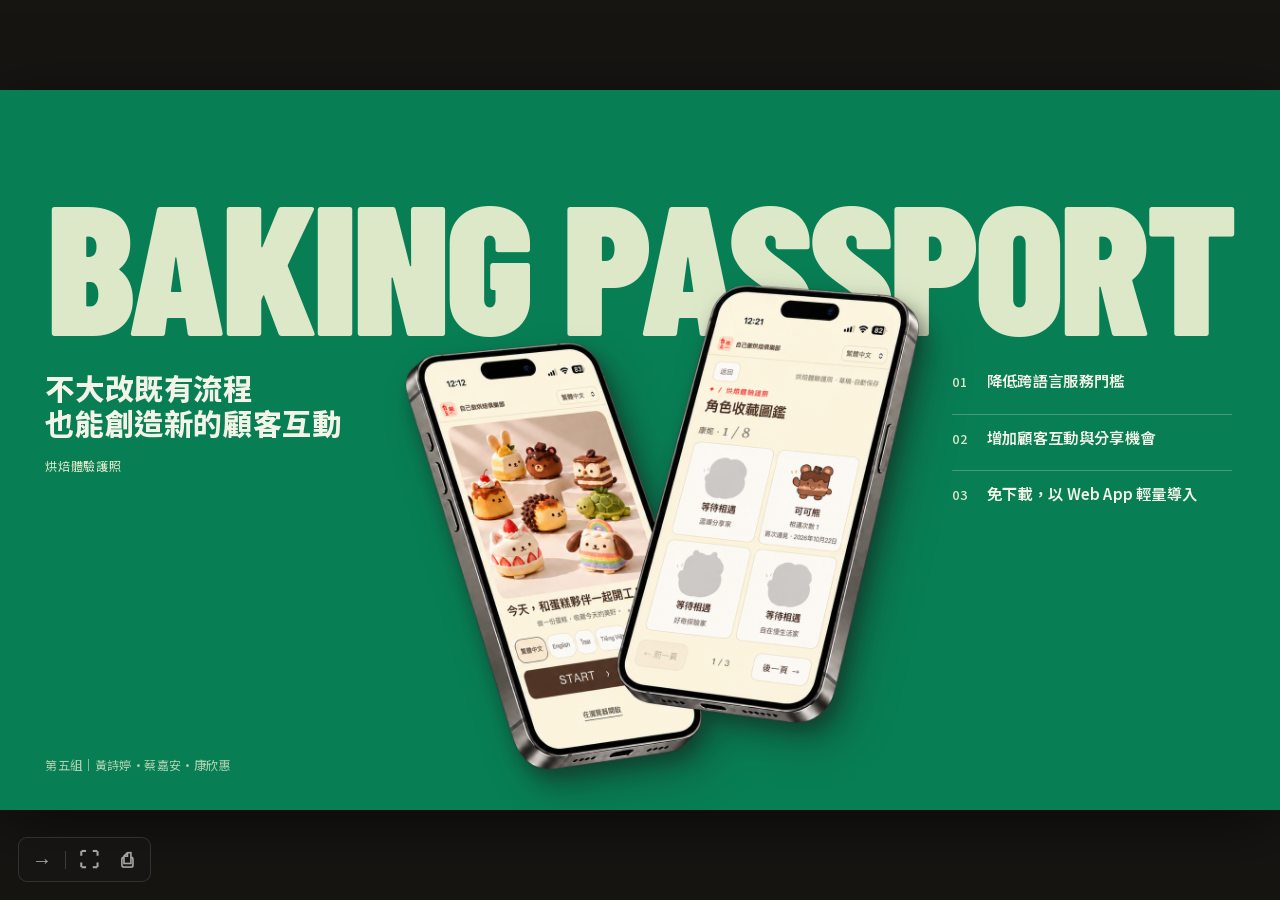
==== commit 9b9ca763: "Restore two-video P3 demo layout" ====
--- a/baking-passport-slides/index.html
+++ b/baking-passport-slides/index.html
@@ -5,8 +5,8 @@
     <meta name="viewport" content="width=device-width, initial-scale=1" />
     <meta name="theme-color" content="#075638" />
     <title>烘焙體驗護照｜企業專題簡報</title>
-    <link rel="stylesheet" href="./styles.css?v=p1-new-phones" />
-    <script defer src="./app.js?v=p3-single-demo"></script>
+    <link rel="stylesheet" href="./styles.css?v=p3-dual-demo" />
+    <script defer src="./app.js?v=p3-dual-demo"></script>
   </head>
   <body>
     <main id="stage" class="stage" aria-label="烘焙體驗護照簡報">
@@ -35,7 +35,7 @@
             <span>掃碼體驗</span>
           </button>
           <h2 class="journey-title">如何在原有的顧客旅程中，<br />創造新的互動接觸點？</h2>
-          <p class="journey-summary">從入店到成品完成，讓互動自然融入體驗</p>
+          <p class="journey-summary">從進店到成品完成，讓互動自然融入體驗</p>
           <div class="journey-legend" aria-label="圖例">
             <span class="journey-legend__route"><i aria-hidden="true"></i>原有旅程・六個節點</span>
             <span class="journey-legend__interaction"><i aria-hidden="true"></i><i aria-hidden="true"></i><i aria-hidden="true"></i>新增互動</span>
@@ -56,7 +56,7 @@
           <div class="journey-stop journey-stop--language" style="--x:475px;--y:545px"><span class="journey-stop__name">挑選想做的甜點</span><span class="journey-stop__number">02</span></div>
           <div class="journey-stop journey-stop--language" style="--x:785px;--y:590px"><span class="journey-stop__name">櫃檯確認與結帳</span><span class="journey-stop__number">03</span></div>
           <div class="journey-stop journey-stop--play" style="--x:1095px;--y:545px"><span class="journey-stop__name">DIY 製作</span><span class="journey-stop__number">04</span></div>
-          <div class="journey-stop journey-stop--play" style="--x:1405px;--y:590px"><span class="journey-stop__name">烘焙等待</span><span class="journey-stop__number">05</span></div>
+          <div class="journey-stop journey-stop--play" style="--x:1405px;--y:590px"><span class="journey-stop__name">等待出爐</span><span class="journey-stop__number">05</span></div>
           <div class="journey-stop journey-stop--share" style="--x:1715px;--y:545px"><span class="journey-stop__name">成品完成</span><span class="journey-stop__number">06</span></div>
 
           <div class="journey-groups" role="group" aria-label="三類新增互動與對應節點">
@@ -66,7 +66,7 @@
             </article>
             <article class="journey-group journey-group--play">
               <div class="journey-group__heading"><span>04–05</span><h3>趣味互動</h3></div>
-              <p>製作前：開工紀念 Shot＋幸運抽籤<br />烘焙等待時：趣味小測驗＋秘密拍照任務</p>
+              <p>製作前：開工紀念 Shot＋幸運抽籤<br />等待出爐時：趣味小測驗＋秘密拍照任務</p>
             </article>
             <article class="journey-group journey-group--share">
               <div class="journey-group__heading"><span>06</span><h3>收藏與分享</h3></div>
@@ -91,18 +91,34 @@
           <h2 class="demo-page-header">操作 DEMO <span aria-hidden="true">｜</span> 烘焙體驗護照</h2>
           <div class="demo-showcase">
             <div class="demo-display">
+              <button class="demo-arrow demo-arrow--previous" type="button" data-demo-direction="-1" aria-label="上一支示範影片">←</button>
               <div class="demo-video-stack">
-                <video class="demo-video" controls playsinline preload="metadata" poster="./assets/demo-poster.png" aria-label="完整體驗流程操作影片">
+                <video class="demo-video is-selected" controls playsinline preload="metadata" poster="./assets/demo-poster.png" aria-label="完整體驗流程操作影片">
                   <source src="./assets/demo.mp4" type="video/mp4" />
                   您的瀏覽器不支援影片播放。
                 </video>
+                <video class="demo-video" controls playsinline preload="metadata" poster="./assets/flashcard-poster.png" aria-label="外語字卡示範影片" hidden>
+                  <source src="./assets/Flashcard_Demo.mp4" type="video/mp4" />
+                  您的瀏覽器不支援影片播放。
+                </video>
               </div>
+              <button class="demo-arrow demo-arrow--next" type="button" data-demo-direction="1" aria-label="下一支示範影片">→</button>
             </div>
 
             <div class="demo-details">
-              <p class="demo-feature-intro">今天，和蛋糕夥伴一起開工！</p>
-              <h3 class="demo-feature-title">完整體驗導覽</h3>
-              <p class="demo-feature-description">從掃碼開啟體驗到完成拍貼收藏，<br />一起看看烘焙體驗護照如何操作。</p>
+              <div class="demo-kicker">今天，和蛋糕夥伴一起開工！</div>
+              <h3 id="demo-feature-title" class="demo-feature-title" aria-live="polite">完整體驗流程</h3>
+              <p id="demo-feature-description" class="demo-feature-description">從掃碼、選擇語言、挑選甜點到完成個人化拍貼，展示烘焙體驗護照的操作流程。</p>
+            </div>
+
+            <div class="demo-operations">
+              <div>
+                <div class="demo-selector-label">選擇示範影片</div>
+                <div class="demo-selectors" role="group" aria-label="示範影片切換">
+                  <button class="demo-selector is-selected" type="button" data-demo-index="0" aria-pressed="true"><span class="demo-selector-number">01</span><span>完整體驗流程</span></button>
+                  <button class="demo-selector" type="button" data-demo-index="1" aria-pressed="false"><span class="demo-selector-number">02</span><span>外語字卡示範</span></button>
+                </div>
+              </div>
               <button id="demo-fullscreen" class="demo-fullscreen" type="button">全螢幕播放 <span aria-hidden="true">↗</span></button>
             </div>
           </div>
--- a/baking-passport-slides/styles.css
+++ b/baking-passport-slides/styles.css
@@ -548,11 +548,12 @@
   position: absolute;
   inset: 150px 60px 54px;
   display: grid;
-  grid-template-columns: minmax(0, 47fr) minmax(0, 53fr);
+  grid-template-columns: minmax(0, 47fr) minmax(0, 32fr) minmax(0, 21fr);
 }
 
 .demo-display,
-.demo-details {
+.demo-details,
+.demo-operations {
   min-width: 0;
   min-height: 0;
 }
@@ -564,7 +565,8 @@
   border-right: 1px solid var(--demo-ink);
 }
 
-.demo-display::before {
+.demo-display::before,
+.demo-details::before {
   position: absolute;
   top: -22px;
   right: -1px;
@@ -590,33 +592,59 @@
   object-fit: contain;
 }
 
+.demo-video[hidden] { display: none !important; }
+
+.demo-arrow {
+  position: absolute;
+  top: 50%;
+  display: grid;
+  place-items: center;
+  width: 64px;
+  height: 64px;
+  padding: 0 0 6px;
+  transform: translateY(-50%);
+  border: 0;
+  border-radius: 0;
+  background: transparent;
+  color: var(--demo-ink);
+  font: 500 47px/1 Arial, sans-serif;
+  cursor: pointer;
+}
+
+.demo-arrow:hover,
+.demo-arrow:focus-visible {
+  opacity: .65;
+}
+
+.demo-arrow--previous { left: 70px; }
+.demo-arrow--next { right: 70px; }
+
 .demo-details {
-  display: flex;
-  flex-direction: column;
-  align-items: flex-start;
-  padding: 150px 46px 38px;
-}
-
-.demo-feature-intro {
-  margin: 0 0 24px;
+  position: relative;
+  padding: 70px 46px 0;
+  border-right: 1px solid var(--demo-ink);
+}
+
+.demo-kicker {
+  display: block;
   color: var(--demo-ink);
-  font-size: 24px;
-  font-weight: 500;
-  line-height: 1.35;
+  font-size: 22px;
+  font-weight: 600;
+  line-height: 1.3;
 }
 
 .demo-feature-title {
-  margin: 0;
+  margin: 76px 0 0;
   color: var(--demo-ink);
   font-size: 64px;
-  font-weight: 700;
+  font-weight: 800;
   line-height: 1.16;
   letter-spacing: -.045em;
 }
 
 .demo-feature-description {
-  max-width: 760px;
-  margin: 32px 0 0;
+  max-width: 480px;
+  margin: 28px 0 0;
   color: var(--demo-ink);
   font-size: 26px;
   font-weight: 500;
@@ -624,13 +652,54 @@
   letter-spacing: -.015em;
 }
 
+.demo-operations {
+  display: flex;
+  flex-direction: column;
+  justify-content: space-between;
+  padding: 70px 28px 38px 34px;
+}
+
+.demo-selector-label {
+  margin-bottom: 30px;
+  color: var(--demo-ink);
+  font-size: 20px;
+  font-weight: 600;
+  letter-spacing: .02em;
+}
+
+.demo-selectors {
+  display: flex;
+  flex-direction: column;
+  border-top: 1px solid var(--demo-ink);
+}
+
+.demo-selector {
+  display: flex;
+  align-items: center;
+  gap: 20px;
+  width: 100%;
+  min-height: 96px;
+  padding: 0 6px;
+  border: 0;
+  border-bottom: 1px solid var(--demo-ink);
+  background: transparent;
+  color: rgb(21 25 21 / .6);
+  font: 500 23px/1.25 "Noto Sans TC Local", "Microsoft JhengHei", sans-serif;
+  text-align: left;
+  cursor: pointer;
+}
+
+.demo-selector-number { min-width: 28px; font: 700 20px/1 Arial, sans-serif; }
+.demo-selector.is-selected { color: var(--demo-ink); font-weight: 800; }
+.demo-selector:hover:not(.is-selected),
+.demo-selector:focus-visible:not(.is-selected) { color: var(--demo-ink); }
+
 .demo-fullscreen {
   display: flex;
   align-items: center;
   justify-content: space-between;
-  width: 316px;
+  width: 100%;
   min-height: 62px;
-  margin-top: auto;
   padding: 0 17px;
   border: 0;
   border-radius: 0;
@@ -644,6 +713,8 @@
 .demo-fullscreen:hover,
 .demo-fullscreen:focus-visible { background: #29302b; }
 
+.demo-arrow:focus-visible,
+.demo-selector:focus-visible,
 .demo-fullscreen:focus-visible {
   outline: 3px solid var(--demo-ink);
   outline-offset: 4px;
@@ -693,10 +764,9 @@
   grid-template-columns: 198px minmax(0, 1fr);
   column-gap: 28px;
   padding: 26px 0 28px;
-  border-top: 1px solid rgb(221 232 201 / .45);
-}
-
-.ending-value:last-child { border-bottom: 1px solid rgb(221 232 201 / .45); }
+}
+
+.ending-value + .ending-value { border-top: 1px solid rgb(221 232 201 / .45); }
 
 .ending-value-label {
   display: flex;
@@ -747,8 +817,6 @@
   top: 820px;
   width: 1260px;
   margin: 0;
-  padding-top: 22px;
-  border-top: 1px solid rgb(221 232 201 / .75);
   color: #f3f3e7;
   font-size: 45px;
   font-weight: 600;
